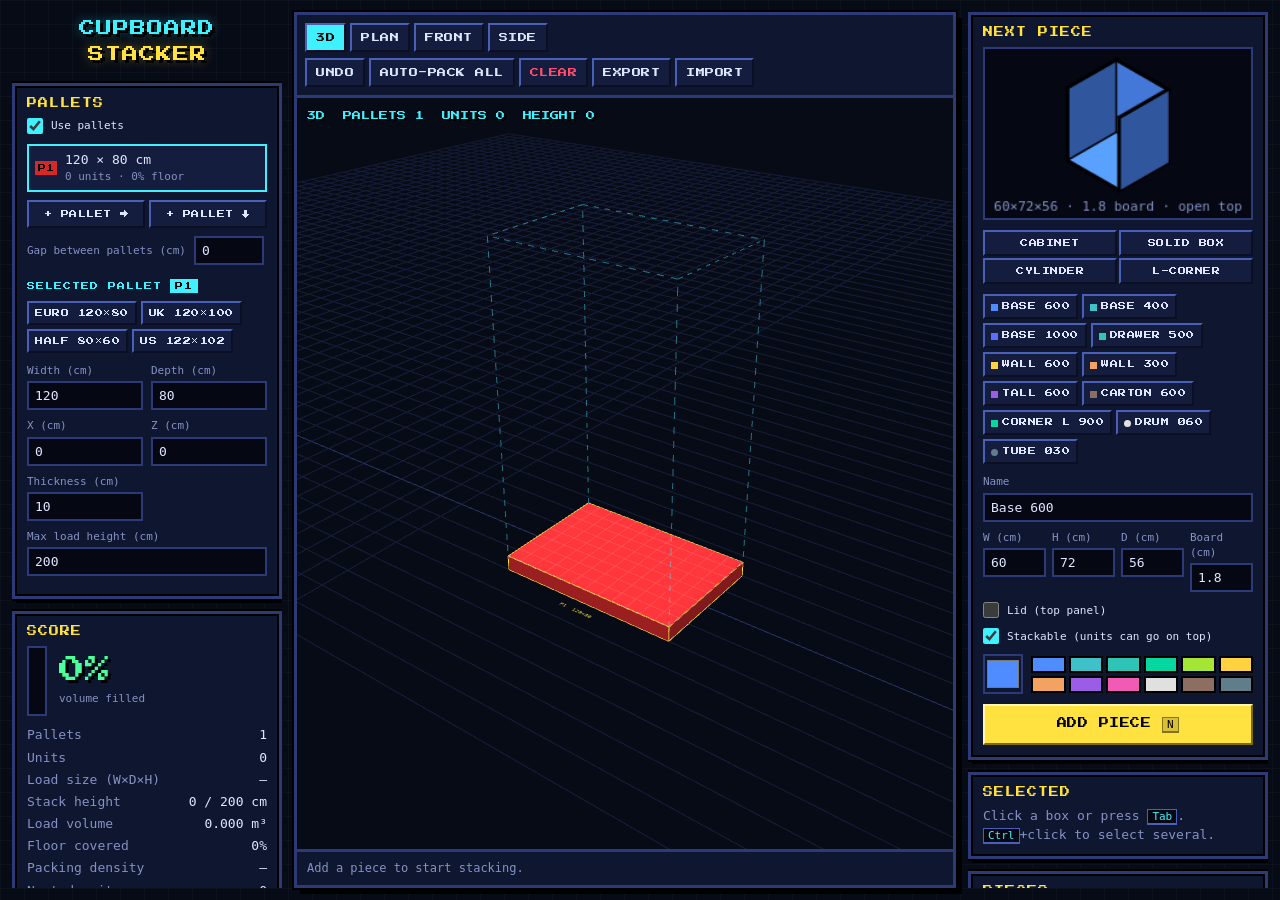
==== index.html @ 7b64b759 "Per-unit 'Stackable' option - Untick Stackable to mark a unit that must not carry a load; its label " ====
<!doctype html>
<html lang="en">
<head>
  <meta charset="utf-8">
  <meta name="viewport" content="width=device-width, initial-scale=1">
  <title>Cupboard Stacker</title>
  <link rel="preconnect" href="https://fonts.googleapis.com">
  <link rel="stylesheet" href="https://fonts.googleapis.com/css2?family=Press+Start+2P&display=swap">
  <link rel="stylesheet" href="css/style.css">
</head>
<body>
  <div id="app">
    <!-- LEFT: pallets + stats + help -->
    <aside class="panel" id="left">
      <h1 class="logo">CUPBOARD<br><span>STACKER</span></h1>

      <section class="card">
        <h2>PALLETS</h2>
        <label class="check"><input type="checkbox" id="usePallets"> Use pallets</label>
        <div id="noPalletBox">
          <p class="muted note">No pallet: pieces stand on the floor. <b>AUTO-PACK ALL</b> packs them tightly; the dashed box shows the space they need.</p>
          <div class="caption">Load size</div>
          <div class="load-size" id="loadSize">–</div>
          <button id="btnFitPallet" class="primary wide">MAKE PALLET THIS SIZE</button>
        </div>
        <div id="palletEdit">
        <ul id="palletList" class="pieces pallets"></ul>
        <div class="row-btns">
          <button id="btnAddRight" title="Add a pallet to the right of the others">+ PALLET →</button>
          <button id="btnAddBelow" title="Add a pallet in front of the others">+ PALLET ↓</button>
        </div>
        <label class="inline">Gap between pallets (cm)<input type="number" id="pGap" min="0" max="200" step="1"></label>

        <h3 class="sub">SELECTED PALLET <span id="palTag" class="tag"></span></h3>
        <div class="presets" id="palletPresets"></div>
        <div class="grid2">
          <label>Width (cm)<input type="number" id="pW" min="20" max="400" step="1"></label>
          <label>Depth (cm)<input type="number" id="pD" min="20" max="400" step="1"></label>
          <label>X (cm)<input type="number" id="pX" step="1"></label>
          <label>Z (cm)<input type="number" id="pZ" step="1"></label>
          <label>Thickness (cm)<input type="number" id="pT" min="1" max="50" step="0.5"></label>
        </div>
        </div>
        <label>Max load height (cm)<input type="number" id="pMax" min="20" max="400" step="1" title="Applies to every pallet, and to the stack when there is no pallet"></label>
      </section>

      <section class="card">
        <h2>SCORE</h2>
        <div class="score">
          <div class="meter"><div class="meter-fill" id="meterFill"></div></div>
          <div class="score-main">
            <div class="big" id="sFill">0%</div>
            <div class="caption">volume filled</div>
          </div>
        </div>
        <dl class="stats">
          <dt>Pallets</dt><dd id="sPallets">1</dd>
          <dt>Units</dt><dd id="sUnits">0</dd>
          <dt>Load size (W×D×H)</dt><dd id="sSize">–</dd>
          <dt>Stack height</dt><dd id="sHeight">0 cm</dd>
          <dt>Load volume</dt><dd id="sVol">0 m³</dd>
          <dt>Floor covered</dt><dd id="sFloor">0%</dd>
          <dt>Packing density</dt><dd id="sDensity">–</dd>
          <dt>Nested units</dt><dd id="sNested">0</dd>
          <dt>Issues</dt><dd id="sIssues">0</dd>
        </dl>
      </section>

      <section class="card help">
        <h2>CONTROLS</h2>
        <ul>
          <li><kbd>←↑↓→</kbd> move (camera-relative)</li>
          <li><kbd>Shift</kbd>+arrows fine 1 cm</li>
          <li><kbd>Space</kbd> drop / lift</li>
          <li><kbd>R</kbd> rotate 90° &nbsp;<kbd>T</kbd> tip onto its back</li>
          <li>Cabinets are hollow: drop a smaller unit into an open-top one, or slide it in through the open front with the arrows</li>
          <li><kbd>Ctrl</kbd>+click multi-select &nbsp;<kbd>Ctrl</kbd>+<kbd>A</kbd> all</li>
          <li><kbd>Ctrl</kbd>+<kbd>C</kbd> / <kbd>X</kbd> / <kbd>V</kbd> copy / cut / paste</li>
          <li><kbd>N</kbd> new piece &nbsp;<kbd>D</kbd> duplicate</li>
          <li><kbd>A</kbd> auto-place selection</li>
          <li><kbd>Tab</kbd> next piece &nbsp;<kbd>Del</kbd> remove</li>
          <li><kbd>Ctrl</kbd>+<kbd>Z</kbd> undo &nbsp;<kbd>Esc</kbd> deselect</li>
          <li><kbd>1</kbd>–<kbd>4</kbd> 3D / plan / front / side</li>
          <li>Mouse: drag a box to carry it (drags the whole selection); drag a pallet to move it with its load; drag empty space to orbit (pan in plan views); wheel to zoom</li>
        </ul>
      </section>
    </aside>

    <!-- CENTRE: 3D well -->
    <main id="stage">
      <div class="toolbar">
        <div class="btn-group">
          <button data-view="3d" class="active">3D</button>
          <button data-view="top" title="Top-down plan, true scale">PLAN</button>
          <button data-view="front" title="Front elevation, true scale">FRONT</button>
          <button data-view="side" title="Side elevation, true scale">SIDE</button>
        </div>
        <div class="btn-group">
          <button id="btnUndo" title="Undo (Ctrl+Z)">UNDO</button>
          <button id="btnAutoAll" title="Re-stack every piece automatically">AUTO-PACK ALL</button>
          <button id="btnClear" class="danger">CLEAR</button>
          <button id="btnExport">EXPORT</button>
          <button id="btnImport">IMPORT</button>
          <input type="file" id="fileImport" accept="application/json,.json" hidden>
        </div>
      </div>
      <div id="viewport">
        <div class="hud" id="hud"></div>
      </div>
      <div class="statusbar" id="status">Add a piece to start stacking.</div>
    </main>

    <!-- RIGHT: next piece, selected piece, list -->
    <aside class="panel" id="right">
      <section class="card">
        <h2>NEXT PIECE</h2>
        <canvas id="preview" width="220" height="140"></canvas>
        <div class="seg" id="dShape"></div>
        <div class="presets" id="boxPresets"></div>
        <label>Name<input type="text" id="dName" maxlength="24"></label>
        <div class="grid4">
          <label><span id="dWLabel">W (cm)</span><input type="number" id="dW" min="1" max="400" step="0.5"></label>
          <label>H (cm)<input type="number" id="dH" min="1" max="400" step="0.5"></label>
          <label id="dDWrap">D (cm)<input type="number" id="dD" min="1" max="400" step="0.5"></label>
          <label id="dArmWrap" title="Depth of each arm of the L">Arm (cm)<input type="number" id="dArm" min="1" max="400" step="0.5"></label>
          <label id="dBoardWrap" title="Thickness of the carcass boards">Board (cm)<input type="number" id="dBoard" min="0.1" max="10" step="0.1"></label>
        </div>
        <label class="check" id="dLidWrap"><input type="checkbox" id="dLid"> Lid (top panel)</label>
        <label class="check" title="Untick if nothing may be loaded on top of this unit"><input type="checkbox" id="dStack"> Stackable (units can go on top)</label>
        <div class="color-row">
          <input type="color" id="dColor">
          <div class="swatches" id="dSwatches"></div>
        </div>
        <button id="btnAdd" class="primary wide">ADD PIECE <kbd>N</kbd></button>
      </section>

      <section class="card" id="selCard">
        <h2>SELECTED <span id="selTag" class="tag"></span></h2>
        <div id="selEmpty" class="muted">Click a box or press <kbd>Tab</kbd>. <kbd>Ctrl</kbd>+click to select several.</div>
        <div id="selBody">
          <div class="seg" id="sShape"></div>
          <label>Name<input type="text" id="sName" maxlength="24"></label>
          <div class="grid4">
            <label><span id="sWLabel">W</span><input type="number" id="sW" min="1" max="400" step="0.5"></label>
            <label>H<input type="number" id="sH" min="1" max="400" step="0.5"></label>
            <label id="sDWrap">D<input type="number" id="sD" min="1" max="400" step="0.5"></label>
            <label id="sArmWrap">Arm<input type="number" id="sArm" min="1" max="400" step="0.5"></label>
            <label id="sBoardWrap">Board<input type="number" id="sBoard" min="0.1" max="10" step="0.1"></label>
          </div>
          <label class="check" id="sLidWrap"><input type="checkbox" id="sLid"> Lid (top panel)</label>
        <label class="check" title="Untick if nothing may be loaded on top of this unit"><input type="checkbox" id="sStack"> Stackable (units can go on top)</label>
          <div class="grid3">
            <label>X (cm)<input type="number" id="sX" step="0.5"></label>
            <label>Z (cm)<input type="number" id="sZ" step="0.5"></label>
            <label>Y (cm)<input type="number" id="sY" disabled></label>
          </div>
          <div class="color-row">
            <input type="color" id="sColor">
            <div class="swatches" id="sSwatches"></div>
          </div>
          <div class="pad">
            <div class="dpad">
              <button data-move="up" class="u">▲</button>
              <button data-move="left" class="l">◀</button>
              <button data-move="right" class="r">▶</button>
              <button data-move="down" class="d">▼</button>
            </div>
            <div class="pad-actions">
              <button id="btnDrop" class="primary">DROP</button>
              <button id="btnRotate">ROT</button>
              <button id="btnTip">TIP</button>
              <button id="btnAuto">AUTO</button>
              <button id="btnCopy">COPY</button>
              <button id="btnPaste">PASTE</button>
              <button id="btnDup">DUP</button>
              <button id="btnDelete" class="danger">DEL</button>
            </div>
          </div>
          <label class="inline">Step
            <select id="stepSel">
              <option value="1">1 cm</option>
              <option value="5" selected>5 cm</option>
              <option value="10">10 cm</option>
            </select>
          </label>
          <button id="btnSameColour" class="wide" title="Select every piece with this colour">SELECT ALL THIS COLOUR</button>
          <div id="selWarn" class="warn"></div>
        </div>
      </section>

      <section class="card">
        <h2>PIECES</h2>
        <ul id="pieceList" class="pieces"></ul>
      </section>
    </aside>
  </div>

  <script src="lib/three.min.js"></script>
  <script src="lib/OrbitControls.js"></script>
  <script src="js/main.js"></script>
</body>
</html>
---- css/style.css ----
:root {
  --bg: #070b16;
  --panel: #0f1630;
  --panel-2: #141d3d;
  --border: #2c3b78;
  --border-hi: #4a5fb8;
  --text: #dfe6ff;
  --muted: #8592c4;
  --accent: #3ff0ff;
  --accent-2: #ffe23f;
  --danger: #ff4d6d;
  --ok: #4dff9a;
  --pixel: "Press Start 2P", ui-monospace, Menlo, Consolas, monospace;
  --mono: ui-monospace, "SF Mono", Menlo, Consolas, monospace;
  color-scheme: dark;
}

* { box-sizing: border-box; }

html, body {
  margin: 0;
  height: 100%;
  background: var(--bg);
  color: var(--text);
  font: 13px/1.4 var(--mono);
}

body {
  background:
    linear-gradient(rgba(255,255,255,.025) 1px, transparent 1px) 0 0 / 24px 24px,
    linear-gradient(90deg, rgba(255,255,255,.025) 1px, transparent 1px) 0 0 / 24px 24px,
    var(--bg);
}

#app {
  display: grid;
  grid-template-columns: 270px minmax(0, 1fr) 300px;
  gap: 12px;
  height: 100%;
  padding: 12px;
}

/* ---------- panels ---------- */
.panel {
  display: flex;
  flex-direction: column;
  gap: 12px;
  overflow-y: auto;
  min-height: 0;
  scrollbar-width: thin;
  scrollbar-color: var(--border) transparent;
}

.card {
  background: var(--panel);
  border: 3px solid var(--border);
  box-shadow: inset 0 0 0 2px #000, 0 0 0 2px #000, 4px 4px 0 #000;
  padding: 12px;
}

h1.logo {
  font: 16px/1.6 var(--pixel);
  text-align: center;
  margin: 4px 0;
  color: var(--accent);
  text-shadow: 3px 3px 0 #000, 0 0 12px rgba(63,240,255,.45);
  letter-spacing: 1px;
}
h1.logo span { color: var(--accent-2); text-shadow: 3px 3px 0 #000, 0 0 12px rgba(255,226,63,.45); }

h2 {
  font: 10px/1 var(--pixel);
  color: var(--accent-2);
  margin: 0 0 10px;
  letter-spacing: 1px;
  display: flex;
  align-items: center;
  gap: 8px;
}

label {
  display: block;
  font-size: 11px;
  color: var(--muted);
  margin-bottom: 8px;
}
label.inline { display: flex; align-items: center; gap: 8px; margin-top: 8px; }

input[type=number], input[type=text], select {
  display: block;
  width: 100%;
  margin-top: 3px;
  background: #050812;
  color: var(--text);
  border: 2px solid var(--border);
  padding: 5px 6px;
  font: 13px var(--mono);
  border-radius: 0;
}
label.inline select { width: auto; margin: 0; }
input:focus, select:focus { outline: none; border-color: var(--accent); }
input:disabled { color: var(--muted); }

.grid2 { display: grid; grid-template-columns: 1fr 1fr; gap: 0 8px; }
.grid3 { display: grid; grid-template-columns: 1fr 1fr 1fr; gap: 0 6px; }

button {
  font: 9px/1 var(--pixel);
  color: var(--text);
  background: var(--panel-2);
  border: 2px solid var(--border-hi);
  border-bottom-color: #0a0f24;
  border-right-color: #0a0f24;
  padding: 8px 9px;
  cursor: pointer;
  letter-spacing: .5px;
  border-radius: 0;
}
button:hover { background: #1d2a5a; }
button:active { transform: translate(1px, 1px); }
button:disabled { opacity: .4; cursor: default; }
button.active { background: var(--accent); color: #000; }
button.primary { background: var(--accent-2); color: #000; border-color: #fff7b0 #7a6a00 #7a6a00 #fff7b0; }
button.primary:hover { background: #fff07a; }
button.danger { color: var(--danger); }
button.wide { width: 100%; padding: 12px; font-size: 10px; margin-top: 4px; }
button kbd { background: rgba(0,0,0,.15); border-color: rgba(0,0,0,.4); color: inherit; }

kbd {
  font: 11px var(--mono);
  border: 1px solid var(--border-hi);
  border-bottom-width: 2px;
  padding: 0 4px;
  background: #050812;
  color: var(--accent);
}

.presets { display: flex; flex-wrap: wrap; gap: 4px; margin-bottom: 10px; }
.presets button { font-size: 8px; padding: 6px; }
.presets button .sw { display: inline-block; width: 7px; height: 7px; margin-right: 4px; vertical-align: -1px; }

.color-row { display: flex; gap: 8px; align-items: center; margin-bottom: 6px; }
input[type=color] {
  width: 40px; height: 40px; padding: 0; border: 2px solid var(--border); background: none; cursor: pointer; flex: none;
}
.swatches { display: grid; grid-template-columns: repeat(6, 1fr); gap: 3px; flex: 1; }
.swatches button { padding: 0; height: 17px; border: 2px solid #000; }
.swatches button.on { outline: 2px solid #fff; outline-offset: -1px; }

#preview {
  display: block;
  width: 100%;
  height: auto;
  background: #050812;
  border: 2px solid var(--border);
  max-width: 280px;
  margin: 0 auto 10px;
}

/* ---------- score ---------- */
.score { display: flex; gap: 12px; align-items: stretch; margin-bottom: 10px; }
.meter {
  width: 20px; height: 70px; background: #050812; border: 2px solid var(--border);
  display: flex; align-items: flex-end;
}
.meter-fill {
  width: 100%; height: 0;
  background: repeating-linear-gradient(0deg, var(--ok) 0 6px, #2ab86b 6px 8px);
  transition: height .25s;
}
.score-main { display: flex; flex-direction: column; justify-content: center; }
.big { font: 26px/1.1 var(--pixel); color: var(--ok); text-shadow: 3px 3px 0 #000; }
.caption { color: var(--muted); font-size: 11px; margin-top: 6px; }

dl.stats { display: grid; grid-template-columns: 1fr auto; gap: 4px 8px; margin: 0; }
dl.stats dt { color: var(--muted); }
dl.stats dd { margin: 0; text-align: right; color: var(--text); font-variant-numeric: tabular-nums; }
dd.bad { color: var(--danger) !important; }
dd.good { color: var(--ok) !important; }

.help ul { margin: 0; padding-left: 0; list-style: none; color: var(--muted); font-size: 11.5px; }
.help li { margin-bottom: 5px; }

/* ---------- stage ---------- */
#stage {
  display: flex;
  flex-direction: column;
  min-width: 0;
  min-height: 0;
  border: 3px solid var(--border);
  box-shadow: inset 0 0 0 2px #000, 0 0 0 2px #000, 6px 6px 0 #000;
  background: #050812;
}
.toolbar {
  display: flex; justify-content: space-between; flex-wrap: wrap; gap: 6px;
  padding: 8px; border-bottom: 3px solid var(--border); background: var(--panel);
}
.btn-group { display: flex; flex-wrap: wrap; gap: 4px; }

#viewport { position: relative; flex: 1; min-height: 0; overflow: hidden; }
#viewport canvas { display: block; width: 100% !important; height: 100% !important; outline: none; }

.hud {
  position: absolute; top: 10px; left: 10px; pointer-events: none;
  font: 9px/1.8 var(--pixel); color: var(--accent);
  text-shadow: 2px 2px 0 #000;
  white-space: pre;
}

.statusbar {
  padding: 8px 10px; border-top: 3px solid var(--border); background: var(--panel);
  font-size: 12px; color: var(--muted); min-height: 34px;
}
.statusbar.warn { color: var(--accent-2); }

/* ---------- selected ---------- */
.tag { font: 8px var(--pixel); color: #000; background: var(--accent); padding: 3px 5px; }
.tag:empty { display: none; }
.tag.hover { background: var(--accent-2); }
.muted { color: var(--muted); }
#selCard.empty #selBody { display: none; }
#selCard:not(.empty) #selEmpty { display: none; }

.pad { display: flex; gap: 10px; align-items: center; margin: 4px 0; }
.dpad {
  display: grid; grid-template: repeat(3, 30px) / repeat(3, 30px); gap: 2px; flex: none;
}
.dpad button { padding: 0; font-size: 10px; }
.dpad .u { grid-area: 1 / 2; } .dpad .l { grid-area: 2 / 1; }
.dpad .r { grid-area: 2 / 3; } .dpad .d { grid-area: 3 / 2; }
.pad-actions { display: grid; grid-template-columns: 1fr 1fr; gap: 4px; flex: 1; }
.pad-actions button { padding: 8px 4px; }

.warn { color: var(--accent-2); font-size: 11.5px; margin-top: 8px; }
.warn:empty { display: none; }

/* ---------- piece list ---------- */
.pieces { list-style: none; margin: 0; padding: 0; max-height: 260px; overflow-y: auto; }
.pieces li {
  display: grid; grid-template-columns: 12px 1fr auto; gap: 8px; align-items: center;
  padding: 5px 6px; cursor: pointer; border: 2px solid transparent;
}
.pieces li:hover { background: var(--panel-2); }
.pieces li.sel { border-color: var(--accent); background: var(--panel-2); }
.pieces .sw { width: 12px; height: 12px; border: 1px solid #000; }
.pieces .nm { overflow: hidden; text-overflow: ellipsis; white-space: nowrap; }
.pieces .dm { color: var(--muted); font-size: 11px; }
.pieces .fl { color: var(--accent-2); font-size: 11px; margin-left: 4px; }
.pieces .empty { color: var(--muted); cursor: default; display: block; }

/* ---------- responsive ---------- */
@media (max-width: 1100px) {
  #app { grid-template-columns: 240px minmax(0, 1fr); grid-template-rows: 70vh auto; height: auto; }
  #stage { grid-column: 2; grid-row: 1; }
  #left { grid-column: 1; grid-row: 1 / span 2; }
  #right { grid-column: 2; grid-row: 2; display: grid; grid-template-columns: 1fr 1fr; align-items: start; }
}
@media (max-width: 720px) {
  #app { display: flex; flex-direction: column; height: auto; padding: 8px; }
  #stage { height: 65vh; order: 1; }
  #right { order: 2; display: flex; }
  #left { order: 3; }
}

/* ---------- v2: pallets, shapes, multi-select ---------- */
[hidden] { display: none !important; }

h3.sub {
  font: 8px/1 var(--pixel);
  color: var(--accent);
  margin: 14px 0 8px;
  display: flex; align-items: center; gap: 8px;
  letter-spacing: 1px;
}
.row-btns { display: grid; grid-template-columns: 1fr 1fr; gap: 4px; margin: 8px 0; }
.row-btns button { font-size: 8px; padding: 8px 4px; }
label.inline input { width: 70px; margin: 0; }

.grid4 { display: grid; grid-template-columns: repeat(auto-fit, minmax(56px, 1fr)); gap: 0 6px; }

.seg { display: grid; grid-template-columns: 1fr 1fr; gap: 2px; margin-bottom: 10px; }
.seg button { font-size: 8px; padding: 7px 2px; }
.seg button.on { background: var(--accent); color: #000; }

.pieces.pallets { max-height: 160px; }
.pallets li { grid-template-columns: 22px 1fr auto; }
.pallets .pid { font: 8px var(--pixel); color: #000; background: #d62828; padding: 3px 2px; text-align: center; }
.pallets .x { font-size: 8px; padding: 3px 5px; color: var(--danger); }
.pallets .x:disabled { visibility: hidden; }
.pallets .sub { color: var(--muted); font-size: 11px; display: block; }

label.check {
  display: flex; align-items: center; gap: 8px; color: var(--text); cursor: pointer; margin: 2px 0 10px;
}
label.check input { width: 16px; height: 16px; margin: 0; accent-color: var(--accent); }

.note { font-size: 11.5px; margin: 0 0 8px; }
.load-size { font: 12px/1.5 var(--pixel); color: var(--accent); margin: 4px 0 8px; }
button.wide:not(.primary) { width: 100%; margin-top: 8px; }
#btnFitPallet { font-size: 8px; line-height: 1.4; }
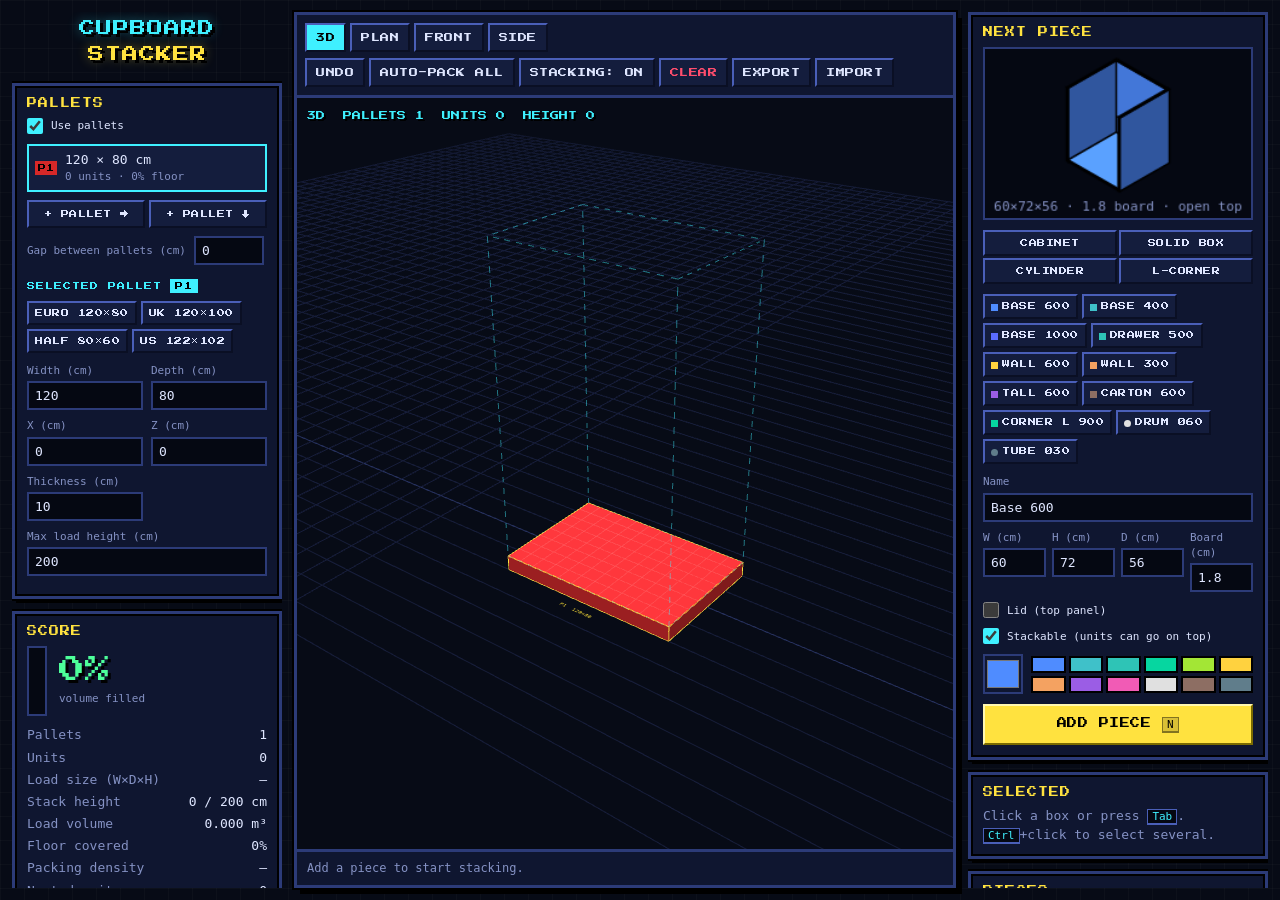
==== commit dfebef49: "Add a global STACKING ON/OFF switch next to AUTO-PACK ALL Unticking Stackable in the Next Piece pane" ====
--- a/index.html
+++ b/index.html
@@ -98,6 +98,7 @@
         <div class="btn-group">
           <button id="btnUndo" title="Undo (Ctrl+Z)">UNDO</button>
           <button id="btnAutoAll" title="Re-stack every piece automatically">AUTO-PACK ALL</button>
+          <button id="btnStackMode" title="Allow units to be stacked on top of each other (applies to AUTO-PACK ALL and the checks)">STACKING: ON</button>
           <button id="btnClear" class="danger">CLEAR</button>
           <button id="btnExport">EXPORT</button>
           <button id="btnImport">IMPORT</button>
--- a/css/style.css
+++ b/css/style.css
@@ -298,3 +298,4 @@
 .load-size { font: 12px/1.5 var(--pixel); color: var(--accent); margin: 4px 0 8px; }
 button.wide:not(.primary) { width: 100%; margin-top: 8px; }
 #btnFitPallet { font-size: 8px; line-height: 1.4; }
+#btnStackMode.off { background: var(--danger); color: #000; }
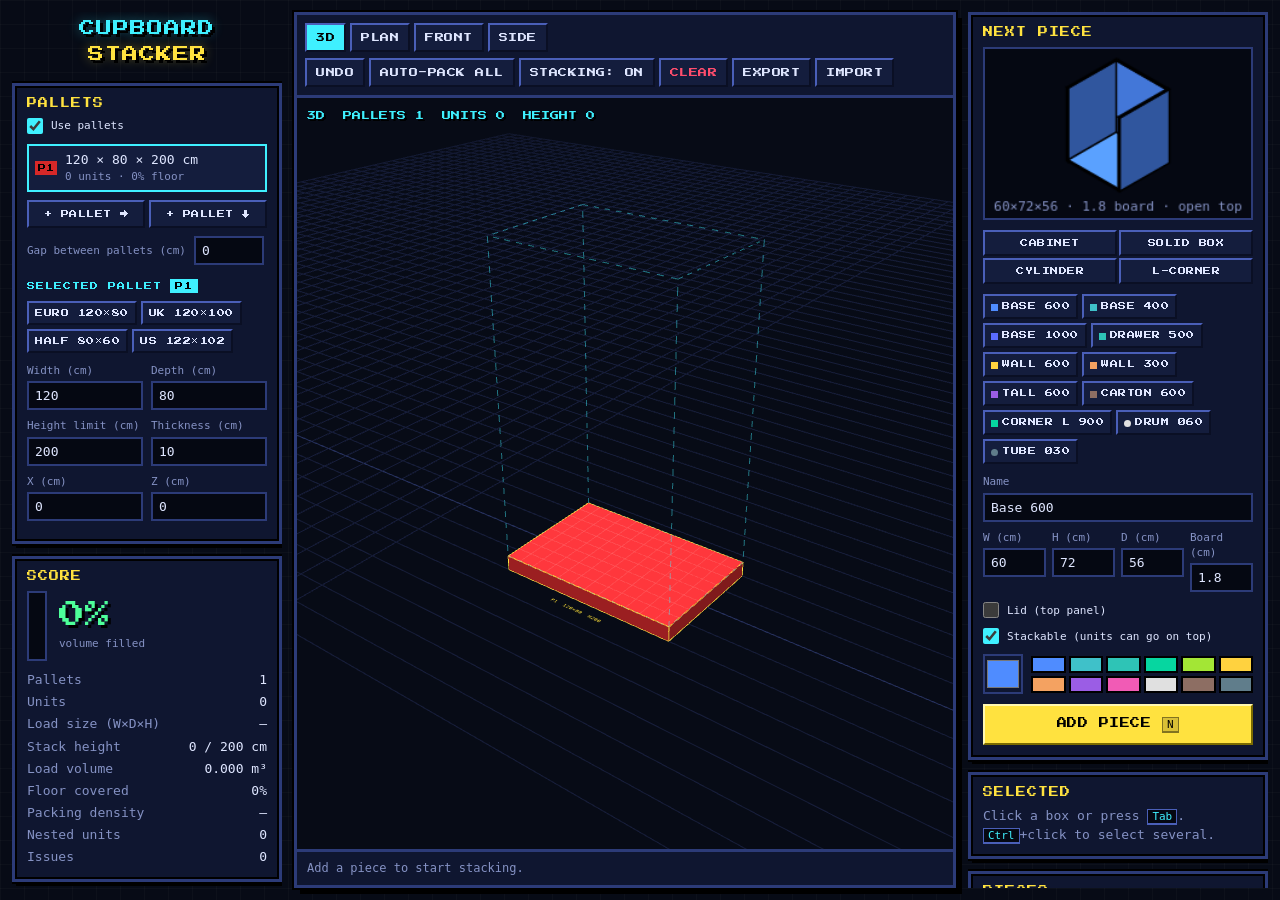
==== commit 770ebeeb: "Per-pallet height limit Each pallet now has its own 'Height limit' (under Selected pallet) that size" ====
--- a/index.html
+++ b/index.html
@@ -18,10 +18,19 @@
         <h2>PALLETS</h2>
         <label class="check"><input type="checkbox" id="usePallets"> Use pallets</label>
         <div id="noPalletBox">
-          <p class="muted note">No pallet: pieces stand on the floor. <b>AUTO-PACK ALL</b> packs them tightly; the dashed box shows the space they need.</p>
+          <p class="muted note">No pallet: pieces stand on the floor. <b>AUTO-PACK ALL</b> packs them tightly; the dashed box shows the space they need. Tick <b>Pack inside a set space</b> to make them fit a fixed size instead.</p>
           <div class="caption">Load size</div>
           <div class="load-size" id="loadSize">–</div>
           <button id="btnFitPallet" class="primary wide">MAKE PALLET THIS SIZE</button>
+          <label class="check space-toggle" title="Give the load a fixed space (a van, a crate…) that AUTO-PACK ALL must fit inside"><input type="checkbox" id="fitOn"> Pack inside a set space</label>
+          <div id="fitBox">
+            <div class="presets" id="fitPresets"></div>
+            <div class="grid3">
+              <label>W (cm)<input type="number" id="fitW" min="10" max="2000" step="1"></label>
+              <label>D (cm)<input type="number" id="fitD" min="10" max="2000" step="1"></label>
+              <label>H (cm)<input type="number" id="fitH" min="10" max="1000" step="1"></label>
+            </div>
+          </div>
         </div>
         <div id="palletEdit">
         <ul id="palletList" class="pieces pallets"></ul>
@@ -36,12 +45,13 @@
         <div class="grid2">
           <label>Width (cm)<input type="number" id="pW" min="20" max="400" step="1"></label>
           <label>Depth (cm)<input type="number" id="pD" min="20" max="400" step="1"></label>
+          <label title="How high the load on this pallet may go (the cyan box)">Height limit (cm)<input type="number" id="pH" min="10" max="1000" step="1"></label>
+          <label>Thickness (cm)<input type="number" id="pT" min="1" max="50" step="0.5"></label>
           <label>X (cm)<input type="number" id="pX" step="1"></label>
           <label>Z (cm)<input type="number" id="pZ" step="1"></label>
-          <label>Thickness (cm)<input type="number" id="pT" min="1" max="50" step="0.5"></label>
-        </div>
-        </div>
-        <label>Max load height (cm)<input type="number" id="pMax" min="20" max="400" step="1" title="Applies to every pallet, and to the stack when there is no pallet"></label>
+        </div>
+        </div>
+        <label id="pMaxWrap">Max load height (cm)<input type="number" id="pMax" min="20" max="400" step="1" title="How high the stack may go when there is no pallet"></label>
       </section>
 
       <section class="card">
--- a/css/style.css
+++ b/css/style.css
@@ -299,3 +299,4 @@
 button.wide:not(.primary) { width: 100%; margin-top: 8px; }
 #btnFitPallet { font-size: 8px; line-height: 1.4; }
 #btnStackMode.off { background: var(--danger); color: #000; }
+.space-toggle { margin-top: 12px; }
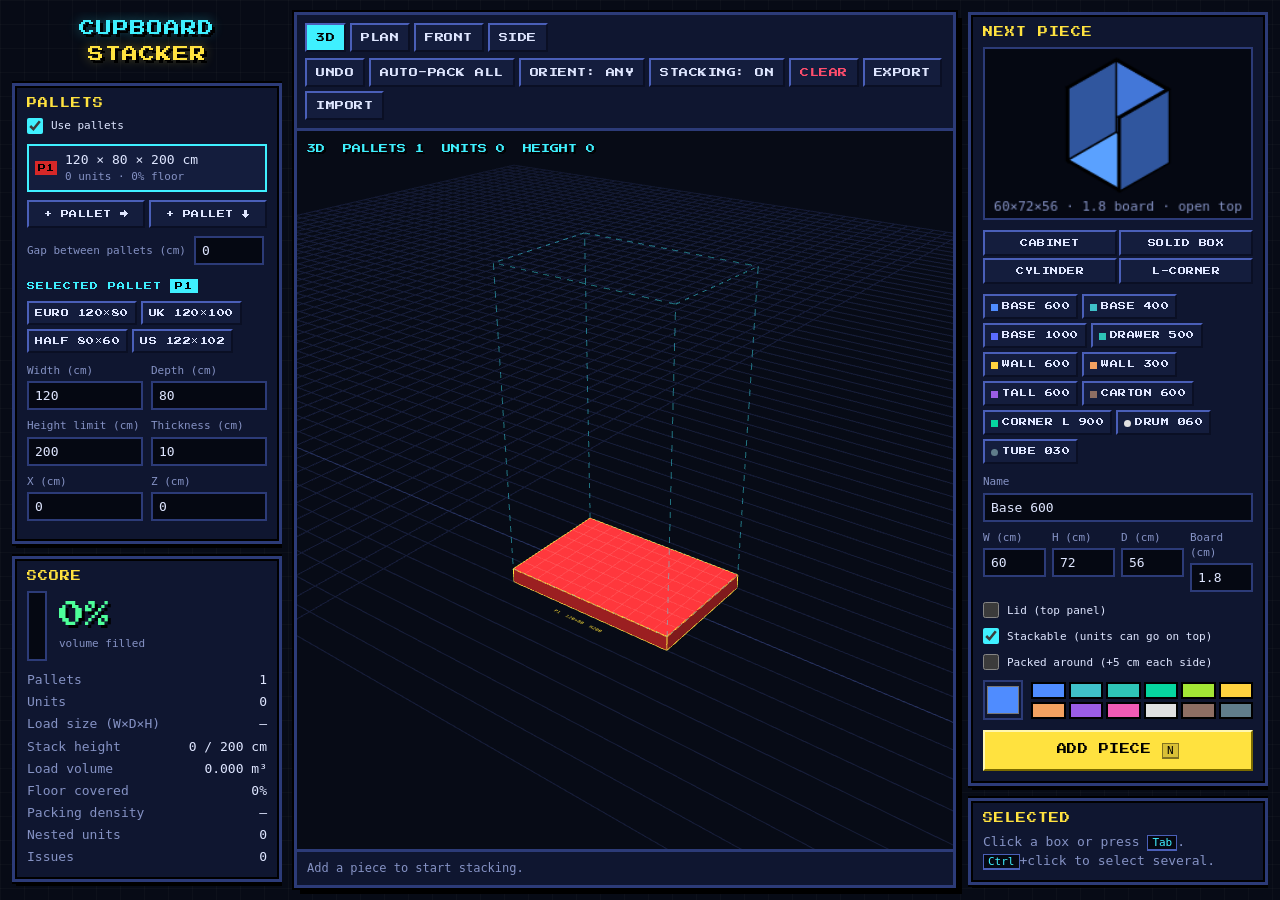
==== commit caf5d71c: "Auto-pack picks the best orientation; 'Packed around' packaging option - Boxes and cabinets can now " ====
--- a/index.html
+++ b/index.html
@@ -82,7 +82,7 @@
           <li><kbd>←↑↓→</kbd> move (camera-relative)</li>
           <li><kbd>Shift</kbd>+arrows fine 1 cm</li>
           <li><kbd>Space</kbd> drop / lift</li>
-          <li><kbd>R</kbd> rotate 90° &nbsp;<kbd>T</kbd> tip onto its back</li>
+          <li><kbd>R</kbd> rotate 90° &nbsp;<kbd>T</kbd> upright → on back → on side</li>
           <li>Cabinets are hollow: drop a smaller unit into an open-top one, or slide it in through the open front with the arrows</li>
           <li><kbd>Ctrl</kbd>+click multi-select &nbsp;<kbd>Ctrl</kbd>+<kbd>A</kbd> all</li>
           <li><kbd>Ctrl</kbd>+<kbd>C</kbd> / <kbd>X</kbd> / <kbd>V</kbd> copy / cut / paste</li>
@@ -108,6 +108,7 @@
         <div class="btn-group">
           <button id="btnUndo" title="Undo (Ctrl+Z)">UNDO</button>
           <button id="btnAutoAll" title="Re-stack every piece automatically">AUTO-PACK ALL</button>
+          <button id="btnOrient" title="Let auto-pack turn units onto their back or side when that packs better">ORIENT: ANY</button>
           <button id="btnStackMode" title="Allow units to be stacked on top of each other (applies to AUTO-PACK ALL and the checks)">STACKING: ON</button>
           <button id="btnClear" class="danger">CLEAR</button>
           <button id="btnExport">EXPORT</button>
@@ -138,6 +139,7 @@
         </div>
         <label class="check" id="dLidWrap"><input type="checkbox" id="dLid"> Lid (top panel)</label>
         <label class="check" title="Untick if nothing may be loaded on top of this unit"><input type="checkbox" id="dStack"> Stackable (units can go on top)</label>
+        <label class="check" title="Adds 5 cm of packaging (bubble wrap or similar) on every side, top and bottom"><input type="checkbox" id="dWrap"> Packed around (+5 cm each side)</label>
         <div class="color-row">
           <input type="color" id="dColor">
           <div class="swatches" id="dSwatches"></div>
@@ -160,6 +162,7 @@
           </div>
           <label class="check" id="sLidWrap"><input type="checkbox" id="sLid"> Lid (top panel)</label>
         <label class="check" title="Untick if nothing may be loaded on top of this unit"><input type="checkbox" id="sStack"> Stackable (units can go on top)</label>
+        <label class="check" title="Adds 5 cm of packaging (bubble wrap or similar) on every side, top and bottom"><input type="checkbox" id="sWrap"> Packed around (+5 cm each side)</label>
           <div class="grid3">
             <label>X (cm)<input type="number" id="sX" step="0.5"></label>
             <label>Z (cm)<input type="number" id="sZ" step="0.5"></label>
--- a/css/style.css
+++ b/css/style.css
@@ -300,3 +300,4 @@
 #btnFitPallet { font-size: 8px; line-height: 1.4; }
 #btnStackMode.off { background: var(--danger); color: #000; }
 .space-toggle { margin-top: 12px; }
+#btnOrient.off { background: var(--accent-2); color: #000; }
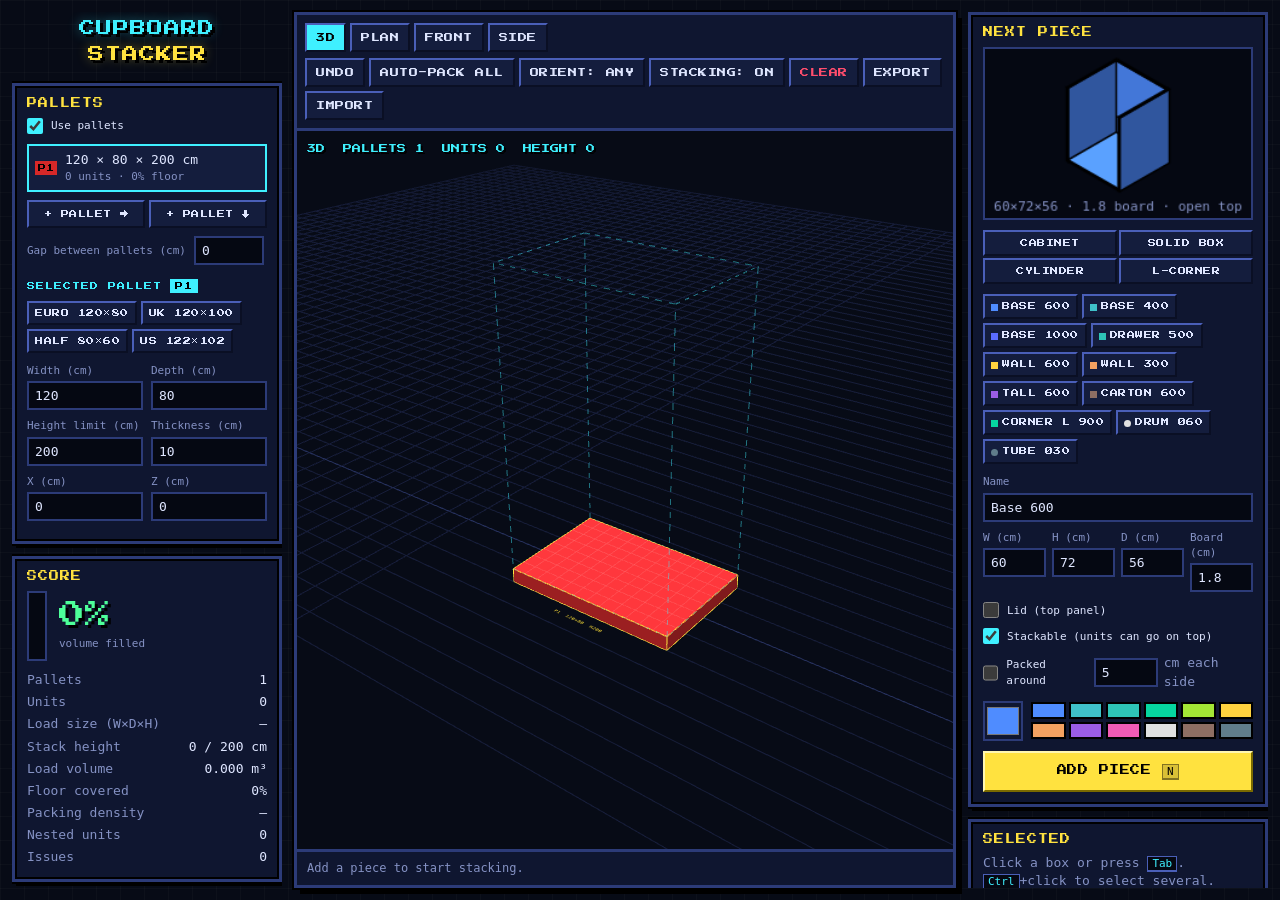
==== commit 2d3c1cff: "Adjustable 'Packed around' thickness A thickness box (0.5-30 cm, default 5) next to each Packed arou" ====
--- a/index.html
+++ b/index.html
@@ -139,7 +139,10 @@
         </div>
         <label class="check" id="dLidWrap"><input type="checkbox" id="dLid"> Lid (top panel)</label>
         <label class="check" title="Untick if nothing may be loaded on top of this unit"><input type="checkbox" id="dStack"> Stackable (units can go on top)</label>
-        <label class="check" title="Adds 5 cm of packaging (bubble wrap or similar) on every side, top and bottom"><input type="checkbox" id="dWrap"> Packed around (+5 cm each side)</label>
+        <div class="wrap-row" title="Packaging (bubble wrap or similar) added on every side, top and bottom">
+          <label class="check"><input type="checkbox" id="dWrap"> Packed around</label>
+          <input type="number" id="dWrapAmt" min="0.5" max="30" step="0.5" aria-label="Packaging thickness in cm"> <span class="muted">cm each side</span>
+        </div>
         <div class="color-row">
           <input type="color" id="dColor">
           <div class="swatches" id="dSwatches"></div>
@@ -162,7 +165,10 @@
           </div>
           <label class="check" id="sLidWrap"><input type="checkbox" id="sLid"> Lid (top panel)</label>
         <label class="check" title="Untick if nothing may be loaded on top of this unit"><input type="checkbox" id="sStack"> Stackable (units can go on top)</label>
-        <label class="check" title="Adds 5 cm of packaging (bubble wrap or similar) on every side, top and bottom"><input type="checkbox" id="sWrap"> Packed around (+5 cm each side)</label>
+        <div class="wrap-row" title="Packaging (bubble wrap or similar) added on every side, top and bottom">
+          <label class="check"><input type="checkbox" id="sWrap"> Packed around</label>
+          <input type="number" id="sWrapAmt" min="0.5" max="30" step="0.5" aria-label="Packaging thickness in cm"> <span class="muted">cm each side</span>
+        </div>
           <div class="grid3">
             <label>X (cm)<input type="number" id="sX" step="0.5"></label>
             <label>Z (cm)<input type="number" id="sZ" step="0.5"></label>
--- a/css/style.css
+++ b/css/style.css
@@ -301,3 +301,6 @@
 #btnStackMode.off { background: var(--danger); color: #000; }
 .space-toggle { margin-top: 12px; }
 #btnOrient.off { background: var(--accent-2); color: #000; }
+.wrap-row { display: flex; align-items: center; gap: 6px; margin: 2px 0 10px; }
+.wrap-row label.check { margin: 0; }
+.wrap-row input[type=number] { width: 64px; margin: 0; }
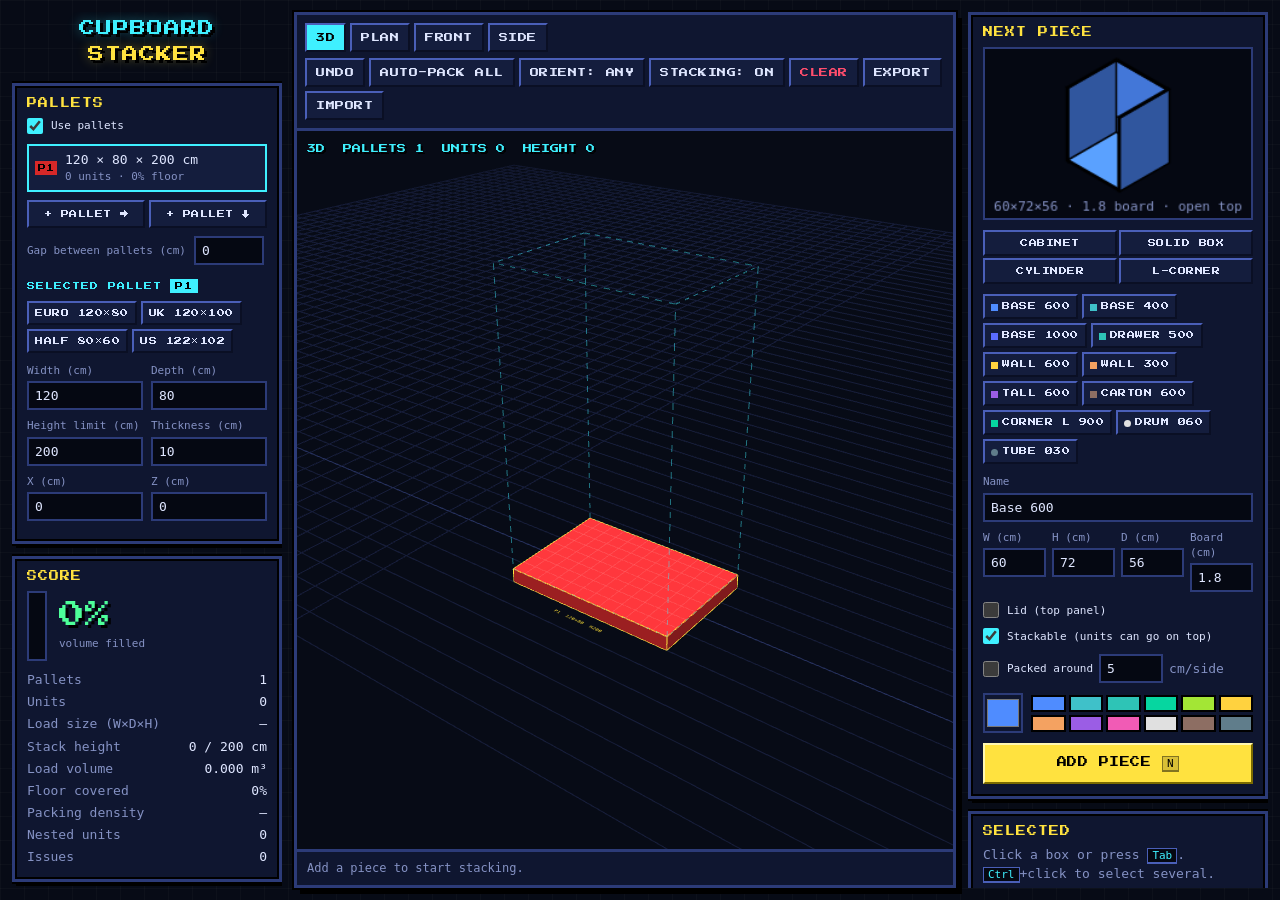
==== commit 160f0dca: "Packed cabinets stay hollow so units can nest inside them Packaging on a cabinet now thickens each b" ====
--- a/index.html
+++ b/index.html
@@ -141,7 +141,7 @@
         <label class="check" title="Untick if nothing may be loaded on top of this unit"><input type="checkbox" id="dStack"> Stackable (units can go on top)</label>
         <div class="wrap-row" title="Packaging (bubble wrap or similar) added on every side, top and bottom">
           <label class="check"><input type="checkbox" id="dWrap"> Packed around</label>
-          <input type="number" id="dWrapAmt" min="0.5" max="30" step="0.5" aria-label="Packaging thickness in cm"> <span class="muted">cm each side</span>
+          <input type="number" id="dWrapAmt" min="0.5" max="30" step="0.5" aria-label="Packaging thickness in cm"> <span class="muted">cm/side</span>
         </div>
         <div class="color-row">
           <input type="color" id="dColor">
@@ -167,7 +167,7 @@
         <label class="check" title="Untick if nothing may be loaded on top of this unit"><input type="checkbox" id="sStack"> Stackable (units can go on top)</label>
         <div class="wrap-row" title="Packaging (bubble wrap or similar) added on every side, top and bottom">
           <label class="check"><input type="checkbox" id="sWrap"> Packed around</label>
-          <input type="number" id="sWrapAmt" min="0.5" max="30" step="0.5" aria-label="Packaging thickness in cm"> <span class="muted">cm each side</span>
+          <input type="number" id="sWrapAmt" min="0.5" max="30" step="0.5" aria-label="Packaging thickness in cm"> <span class="muted">cm/side</span>
         </div>
           <div class="grid3">
             <label>X (cm)<input type="number" id="sX" step="0.5"></label>
--- a/css/style.css
+++ b/css/style.css
@@ -304,3 +304,4 @@
 .wrap-row { display: flex; align-items: center; gap: 6px; margin: 2px 0 10px; }
 .wrap-row label.check { margin: 0; }
 .wrap-row input[type=number] { width: 64px; margin: 0; }
+.wrap-row label.check, .wrap-row .muted { white-space: nowrap; }
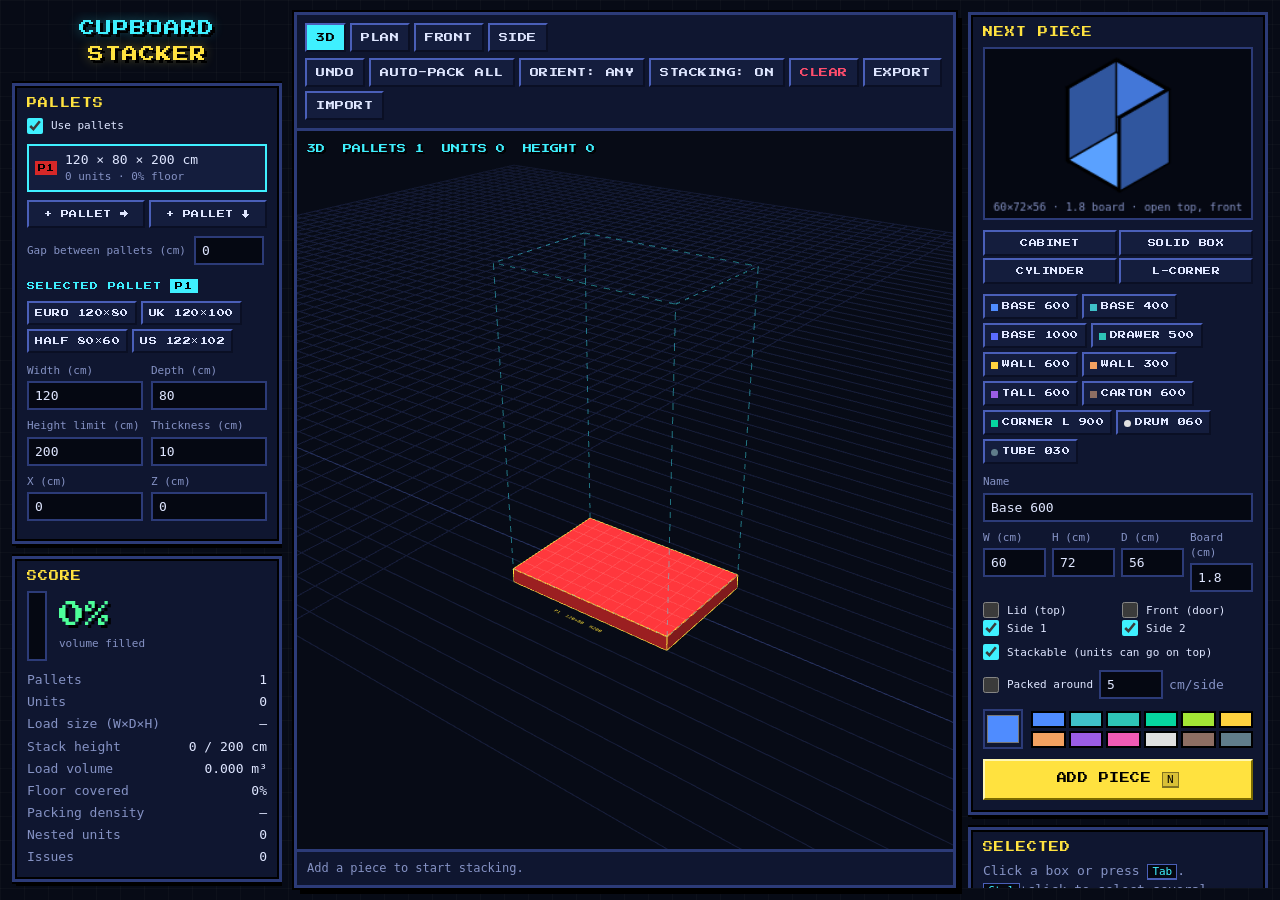
==== commit 89ce218b: "Cabinet front (door) and sides can be switched on or off 'Front (door)', 'Side 1' and 'Side 2' check" ====
--- a/index.html
+++ b/index.html
@@ -137,7 +137,12 @@
           <label id="dArmWrap" title="Depth of each arm of the L">Arm (cm)<input type="number" id="dArm" min="1" max="400" step="0.5"></label>
           <label id="dBoardWrap" title="Thickness of the carcass boards">Board (cm)<input type="number" id="dBoard" min="0.1" max="10" step="0.1"></label>
         </div>
-        <label class="check" id="dLidWrap"><input type="checkbox" id="dLid"> Lid (top panel)</label>
+        <div class="panel-checks" id="dLidWrap" title="Which boards the cabinet has">
+          <label class="check"><input type="checkbox" id="dLid"> Lid (top)</label>
+          <label class="check" title="The door side"><input type="checkbox" id="dFront"> Front (door)</label>
+          <label class="check" title="Left side, seen from the front"><input type="checkbox" id="dSide1"> Side 1</label>
+          <label class="check" title="Right side, seen from the front"><input type="checkbox" id="dSide2"> Side 2</label>
+        </div>
         <label class="check" title="Untick if nothing may be loaded on top of this unit"><input type="checkbox" id="dStack"> Stackable (units can go on top)</label>
         <div class="wrap-row" title="Packaging (bubble wrap or similar) added on every side, top and bottom">
           <label class="check"><input type="checkbox" id="dWrap"> Packed around</label>
@@ -163,7 +168,12 @@
             <label id="sArmWrap">Arm<input type="number" id="sArm" min="1" max="400" step="0.5"></label>
             <label id="sBoardWrap">Board<input type="number" id="sBoard" min="0.1" max="10" step="0.1"></label>
           </div>
-          <label class="check" id="sLidWrap"><input type="checkbox" id="sLid"> Lid (top panel)</label>
+          <div class="panel-checks" id="sLidWrap" title="Which boards the cabinet has">
+          <label class="check"><input type="checkbox" id="sLid"> Lid (top)</label>
+          <label class="check" title="The door side"><input type="checkbox" id="sFront"> Front (door)</label>
+          <label class="check" title="Left side, seen from the front"><input type="checkbox" id="sSide1"> Side 1</label>
+          <label class="check" title="Right side, seen from the front"><input type="checkbox" id="sSide2"> Side 2</label>
+        </div>
         <label class="check" title="Untick if nothing may be loaded on top of this unit"><input type="checkbox" id="sStack"> Stackable (units can go on top)</label>
         <div class="wrap-row" title="Packaging (bubble wrap or similar) added on every side, top and bottom">
           <label class="check"><input type="checkbox" id="sWrap"> Packed around</label>
--- a/css/style.css
+++ b/css/style.css
@@ -305,3 +305,5 @@
 .wrap-row label.check { margin: 0; }
 .wrap-row input[type=number] { width: 64px; margin: 0; }
 .wrap-row label.check, .wrap-row .muted { white-space: nowrap; }
+.panel-checks { display: grid; grid-template-columns: 1fr 1fr; gap: 2px 8px; margin: 2px 0 8px; }
+.panel-checks label.check { margin: 0; }
